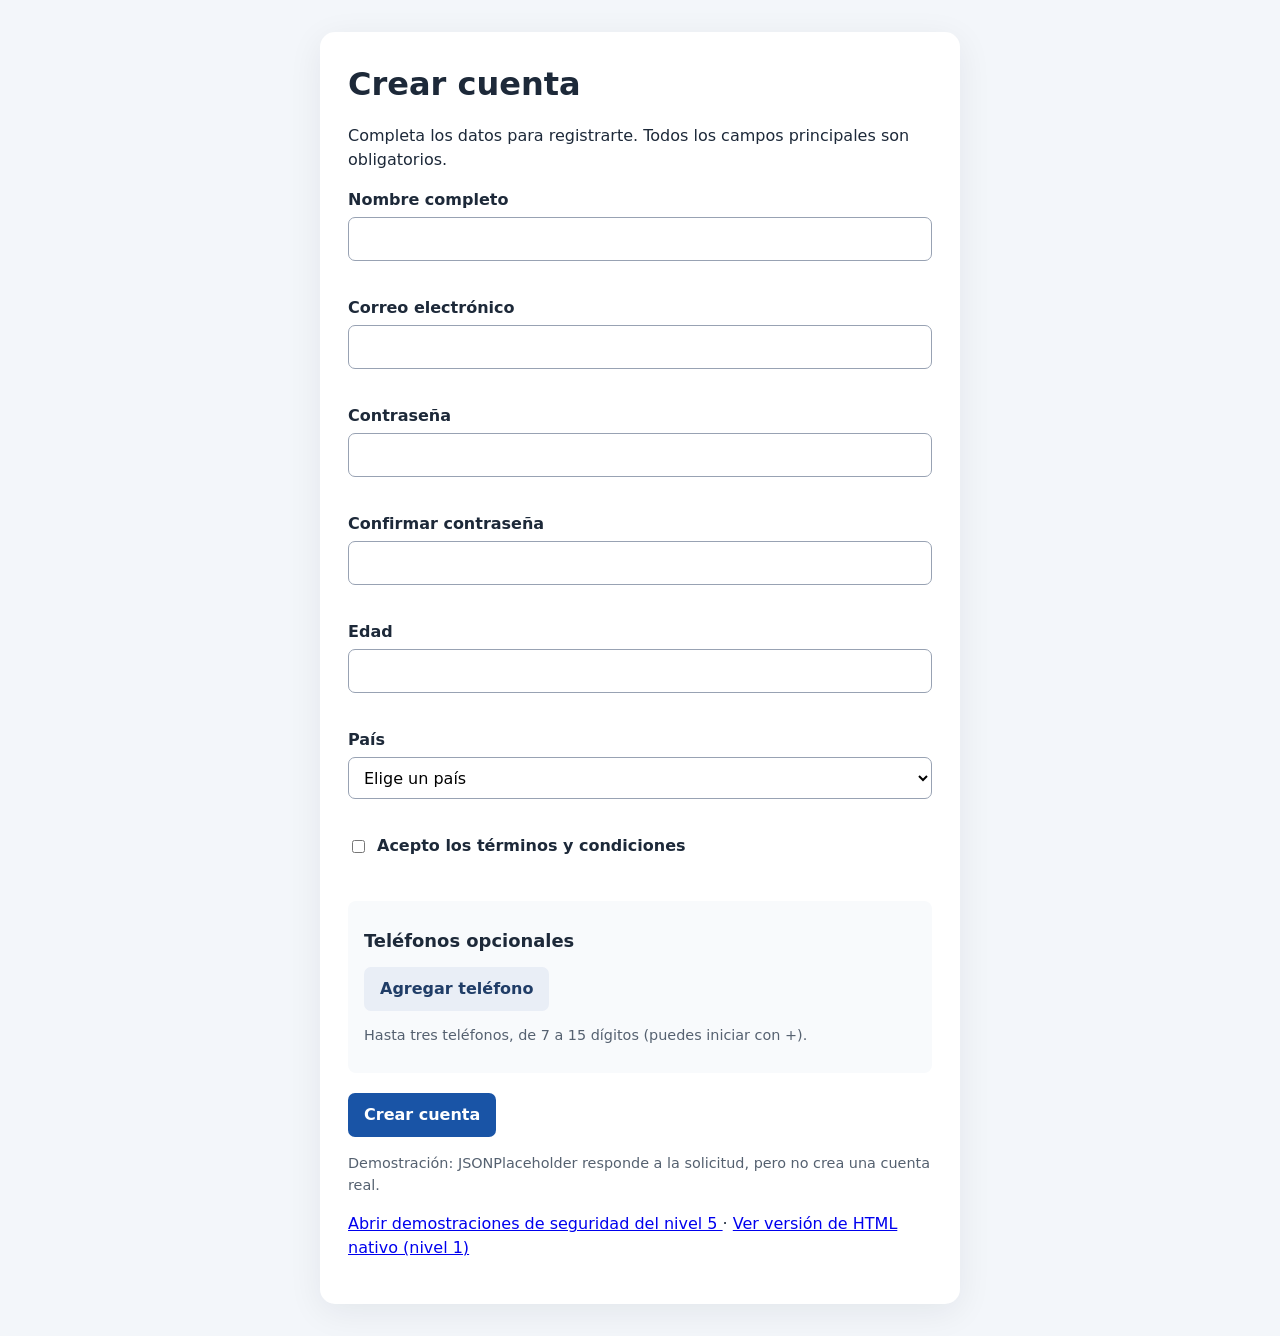
==== registro/index.html @ 7240bcc8 "Primer commit - Taller de formularios y validaciones" ====
<!doctype html>
<html lang="es">
<head>
  <meta charset="utf-8">
  <meta name="viewport" content="width=device-width, initial-scale=1">
  <title>Registro de usuario · Taller</title>
  <link rel="stylesheet" href="estilos.css">
</head>

<body>
  <main>
    <h1>Crear cuenta</h1>

    <p>
      Completa los datos para registrarte.
      Todos los campos principales son obligatorios.
    </p>

    <form
      id="registro"
      action="https://jsonplaceholder.typicode.com/posts"
      method="post"
      novalidate
    >

      <div class="campo">
        <label for="nombre">Nombre completo</label>
        <input
          id="nombre"
          name="nombre"
          type="text"
          required
          minlength="3"
          maxlength="60"
          autocomplete="name"
          aria-describedby="nombre-error"
        >
        <p class="error" id="nombre-error" aria-live="polite"></p>
      </div>

      <div class="campo">
        <label for="email">Correo electrónico</label>
        <input
          id="email"
          name="email"
          type="email"
          required
          autocomplete="email"
          aria-describedby="email-error"
        >
        <p class="error" id="email-error" aria-live="polite"></p>
      </div>

      <div class="campo">
        <label for="password">Contraseña</label>
        <input
          id="password"
          name="password"
          type="password"
          required
          minlength="8"
          maxlength="64"
          pattern="(?=.*[A-Za-z])(?=.*\d).{8,}"
          autocomplete="new-password"
          aria-describedby="password-error"
        >
        <p class="error" id="password-error" aria-live="polite"></p>
      </div>

      <div class="campo">
        <label for="confirmar">Confirmar contraseña</label>
        <input
          id="confirmar"
          name="confirmar"
          type="password"
          required
          autocomplete="new-password"
          aria-describedby="confirmar-error"
        >
        <p class="error" id="confirmar-error" aria-live="polite"></p>
      </div>

      <div class="campo">
        <label for="edad">Edad</label>
        <input
          id="edad"
          name="edad"
          type="number"
          required
          min="18"
          max="120"
          step="1"
          aria-describedby="edad-error"
        >
        <p class="error" id="edad-error" aria-live="polite"></p>
      </div>

      <div class="campo">
        <label for="pais">País</label>
        <select
          id="pais"
          name="pais"
          required
          aria-describedby="pais-error"
        >
          <option value="">Elige un país</option>
          <option value="Colombia">Colombia</option>
          <option value="México">México</option>
          <option value="Perú">Perú</option>
          <option value="Argentina">Argentina</option>
          <option value="Otro">Otro</option>
        </select>
        <p class="error" id="pais-error" aria-live="polite"></p>
      </div>

      <div class="campo">
        <label class="casilla" for="terminos">
          <input
            id="terminos"
            name="terminos"
            type="checkbox"
            required
            aria-describedby="terminos-error"
          >
          Acepto los términos y condiciones
        </label>
        <p class="error" id="terminos-error" aria-live="polite"></p>
      </div>

      <section aria-labelledby="titulo-telefonos">
        <h2 id="titulo-telefonos">Teléfonos opcionales</h2>

        <div id="telefonos"></div>

        <button
          type="button"
          id="agregar-telefono"
          class="secundario"
        >
          Agregar teléfono
        </button>

        <p class="ayuda">
          Hasta tres teléfonos, de 7 a 15 dígitos
          (puedes iniciar con +).
        </p>
      </section>

      <button type="submit" id="enviar">
        Crear cuenta
      </button>

      <p id="mensaje" role="status" aria-live="polite"></p>
      <p id="saludo" role="status"></p>
    </form>

    <p class="ayuda">
      Demostración: JSONPlaceholder responde a la solicitud,
      pero no crea una cuenta real.
    </p>

    <p>
      <a href="seguridad.html">
        Abrir demostraciones de seguridad del nivel 5
      </a>
      ·
      <a href="nativo/index.html">
        Ver versión de HTML nativo (nivel 1)
      </a>
    </p>
  </main>

  <script type="module" src="app.js"></script>
</body>
</html>
---- registro/estilos.css ----
* {
  box-sizing: border-box;
}

body {
  margin: 0;
  background: #f3f6fa;
  color: #1d2939;
  font: 16px/1.5 system-ui, sans-serif;
}

main {
  max-width: 640px;
  margin: 32px auto;
  padding: 28px;
  border-radius: 15px;
  background: white;
  box-shadow: 0 8px 35px #10182812;
}

h1 {
  margin: 0 0 6px;
}

h2 {
  font-size: 1.12rem;
  margin-bottom: 12px;
}

.campo,
.telefono-fila {
  margin-top: 15px;
}

label {
  display: block;
  font-weight: 650;
  margin-bottom: 5px;
}

input:not([type=checkbox]),
select {
  width: 100%;
  min-height: 42px;
  padding: 9px 11px;
  border: 1px solid #98a2b3;
  border-radius: 7px;
  background: #fff;
  font: inherit;
}

input:focus-visible,
select:focus-visible,
button:focus-visible {
  outline: 3px solid #73b7fd;
  outline-offset: 2px;
}

[aria-invalid="true"]:not([type=checkbox]) {
  border: 2px solid #c0392b !important;
}

input[type=checkbox][aria-invalid="true"] {
  outline: 2px solid #c0392b;
}

.error {
  margin: 2px 0 0;
  color: #b42318;
  min-height: 1.25em;
  font-size: .9rem;
}

.casilla {
  display: flex;
  align-items: center;
  gap: 9px;
}

button {
  cursor: pointer;
  border: none;
  border-radius: 7px;
  padding: 10px 16px;
  background: #1954a6;
  color: white;
  font: inherit;
  font-weight: 650;
}

button:disabled {
  opacity: .6;
  cursor: wait;
}

button.secundario,
button.quitar {
  background: #e9eef6;
  color: #203d67;
}

button.quitar {
  margin-top: 5px;
  padding: 6px 11px;
}

section {
  margin: 20px 0;
  padding: 12px 16px;
  background: #f8fafc;
  border-radius: 8px;
}

.ayuda {
  color: #556170;
  font-size: .9rem;
}

#mensaje,
#saludo {
  font-weight: 600;
}

@media (max-width: 650px) {
  main {
    margin: 0;
    border-radius: 0;
    padding: 20px;
  }
}

.resultado {
  white-space: pre-wrap;
  overflow-wrap: anywhere;
  border: 1px solid #cbd5e1;
  border-radius: 7px;
  background: #fff;
  padding: 12px;
  min-height: 42px;
}
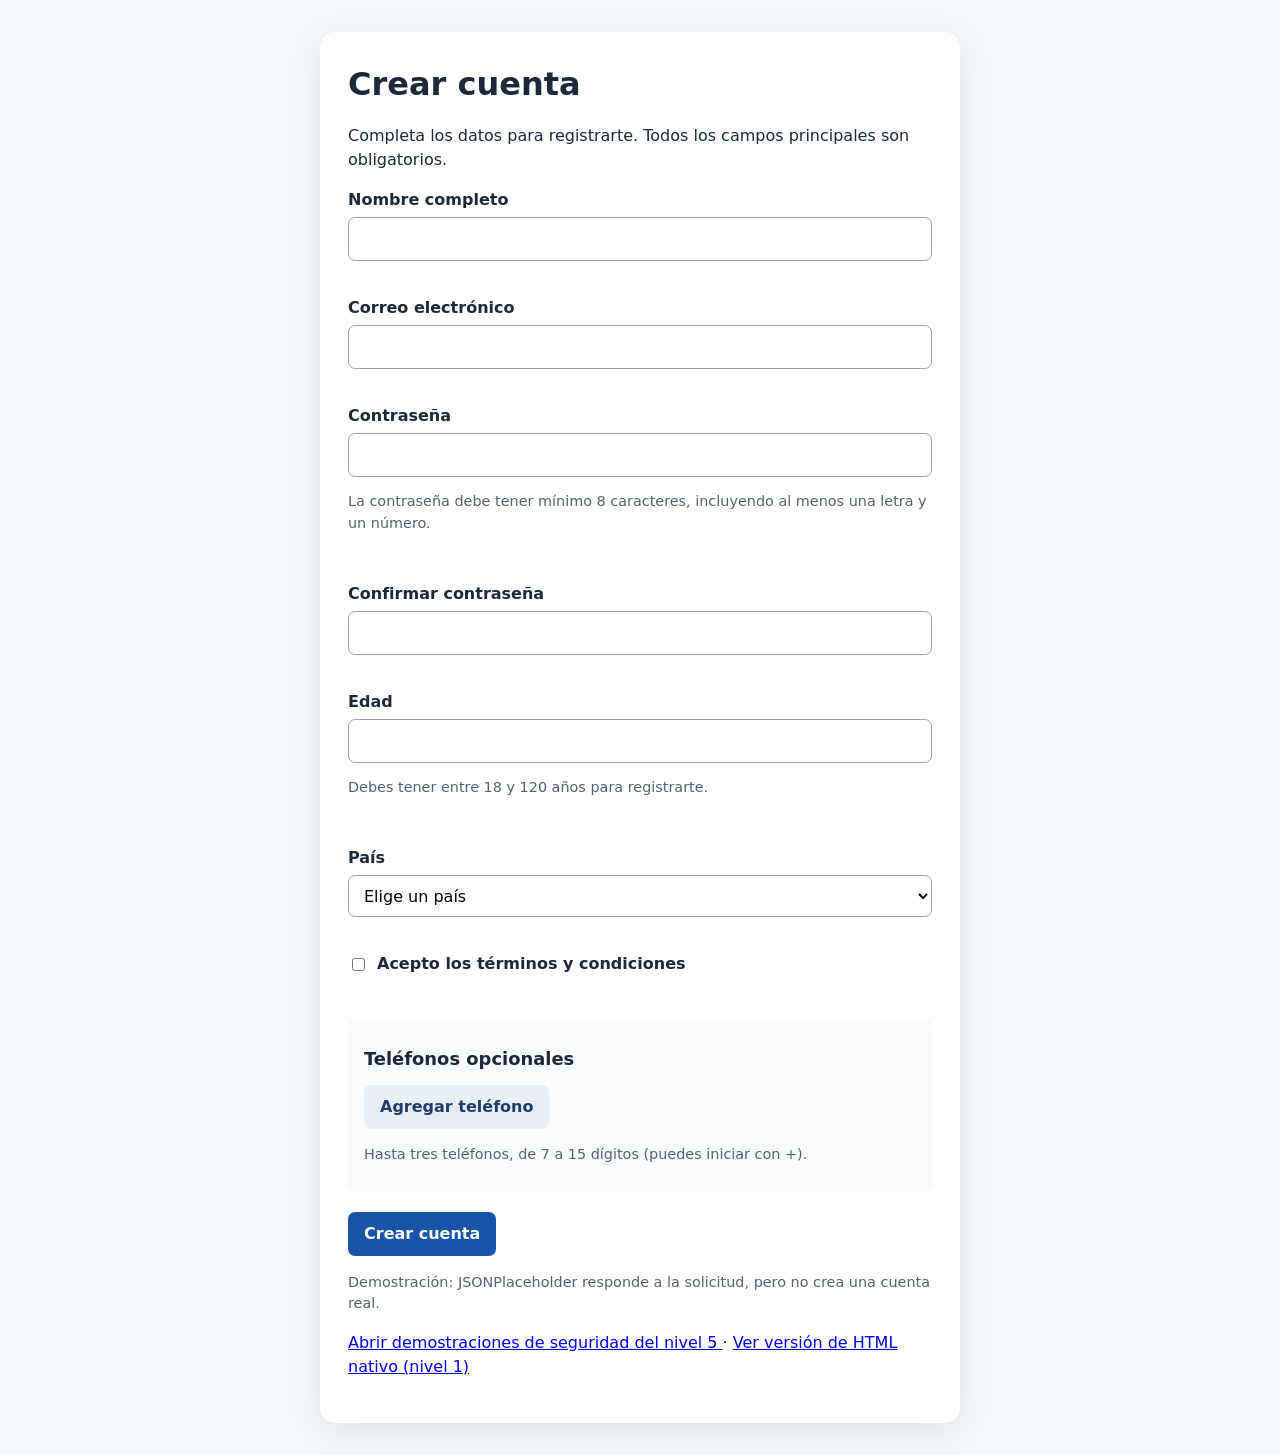
==== commit 0dd5d98b: "feat: agregar mejoras de usabilidad y actualizar README" ====
--- a/registro/index.html
+++ b/registro/index.html
@@ -52,8 +52,10 @@
         <p class="error" id="email-error" aria-live="polite"></p>
       </div>
 
+
       <div class="campo">
         <label for="password">Contraseña</label>
+
         <input
           id="password"
           name="password"
@@ -63,10 +65,17 @@
           maxlength="64"
           pattern="(?=.*[A-Za-z])(?=.*\d).{8,}"
           autocomplete="new-password"
-          aria-describedby="password-error"
+          aria-describedby="password-ayuda password-error"
         >
+
+        <p id="password-ayuda" class="ayuda">
+          La contraseña debe tener mínimo 8 caracteres,
+          incluyendo al menos una letra y un número.
+        </p>
+
         <p class="error" id="password-error" aria-live="polite"></p>
       </div>
+
 
       <div class="campo">
         <label for="confirmar">Confirmar contraseña</label>
@@ -81,8 +90,10 @@
         <p class="error" id="confirmar-error" aria-live="polite"></p>
       </div>
 
+      
       <div class="campo">
         <label for="edad">Edad</label>
+
         <input
           id="edad"
           name="edad"
@@ -91,10 +102,16 @@
           min="18"
           max="120"
           step="1"
-          aria-describedby="edad-error"
+          aria-describedby="edad-ayuda edad-error"
         >
+
+        <p id="edad-ayuda" class="ayuda">
+          Debes tener entre 18 y 120 años para registrarte.
+        </p>
+
         <p class="error" id="edad-error" aria-live="polite"></p>
       </div>
+
 
       <div class="campo">
         <label for="pais">País</label>
